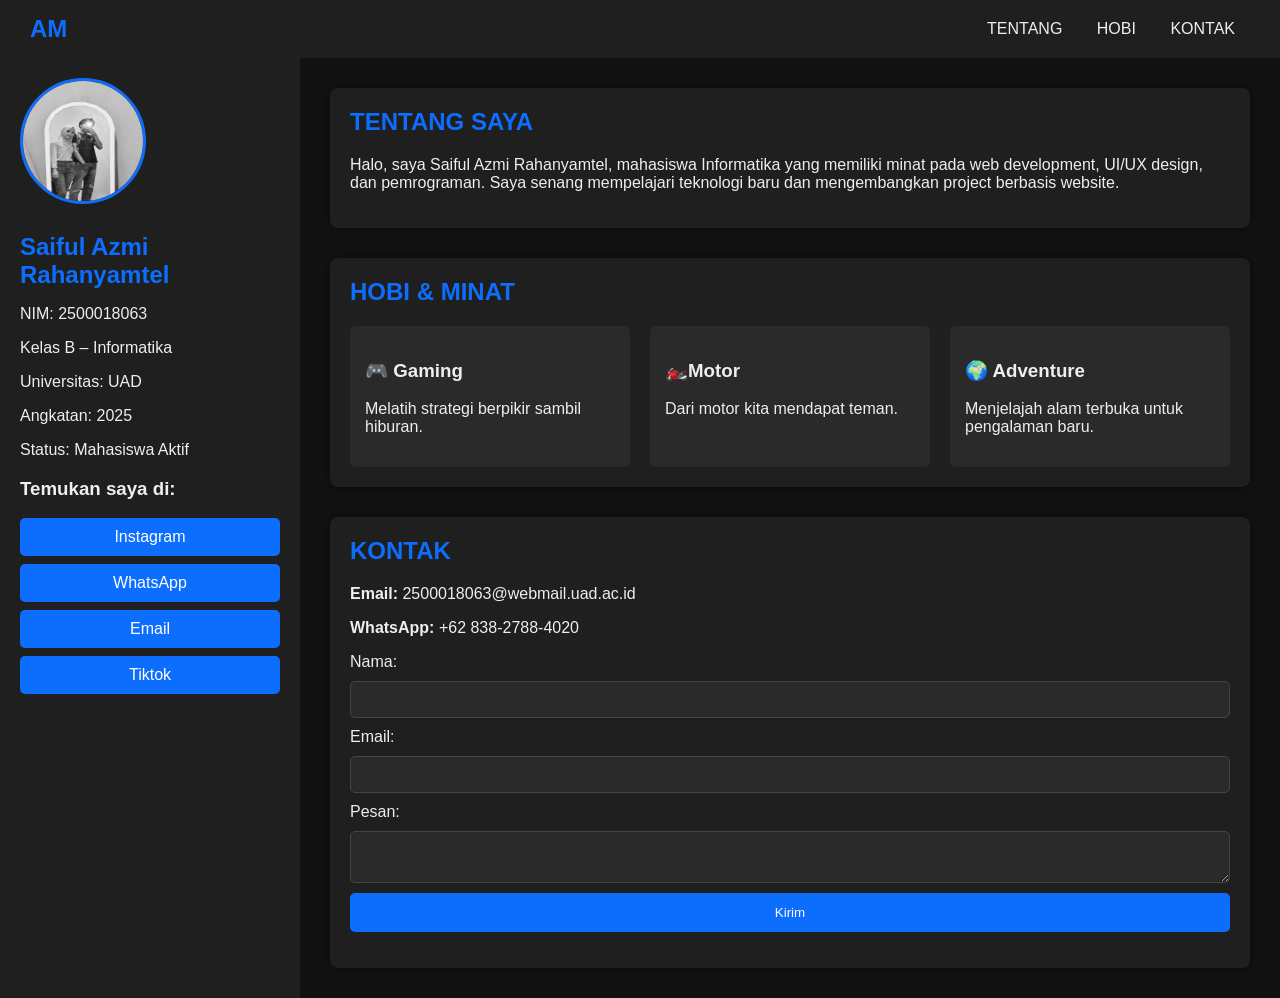
==== pertemuan 8/index.html @ 4b914d35 "tambahkan pertemuan 8" ====
<!DOCTYPE html>
<html lang="id">
<head>
  <meta charset="UTF-8">
  <title>Portofolio Saiful Azmi Rahanyamtel</title>
  <link rel="stylesheet" href="style.css">
</head>
<body>
  <!-- Header -->
  <header>
    <div class="logo">AM</div>
    <nav>
      <a href="#about">TENTANG</a>
      <a href="#hobi">HOBI</a>
      <a href="#contact">KONTAK</a>
    </nav>
  </header>

  <main>
    <!-- Sidebar Profil -->
    <aside class="profile">
      <img src="Azmi.jpeg" alt="Foto Profil" class="foto">
      <h2>Saiful Azmi Rahanyamtel</h2>
      <p>NIM: 2500018063</p>
      <p>Kelas B – Informatika</p>
      <p>Universitas: UAD</p>
      <p>Angkatan: 2025</p>
      <p>Status: Mahasiswa Aktif</p>
      <h3>Temukan saya di:</h3>
      <div class="social">
        <a href="https://www.instagram.com/x.azmirafaa_?igsh=cjN4eXk2MjcyMHdr" target="_blank">Instagram</a>
        <a href="https://wa.me/6283827884020" target="_blank">WhatsApp</a>
        <a href="mailto:2500018063@webmail.uad.ac.id">Email</a>
        <a href="https://www.tiktok.com/@user2507200811?_r=1&_t=ZS-96U8mXXL5yj">Tiktok</a>
      </div>
    </aside>

    <!-- Konten Utama -->
    <section class="content">
      <div id="about" class="card">
        <h2>TENTANG SAYA</h2>
        <p>Halo, saya Saiful Azmi Rahanyamtel, mahasiswa Informatika yang memiliki minat pada web development, UI/UX design, dan pemrograman. Saya senang mempelajari teknologi baru dan mengembangkan project berbasis website.</p>
      </div>

      <div id="hobi" class="card">
  <h2>HOBI & MINAT</h2>
  <div class="hobi-grid">
    <div class="hobi-item" onclick="tampilkanGambar('gaming')">
      <h3>🎮 Gaming</h3>
      <p>Melatih strategi berpikir sambil hiburan.</p>
      <img id="gaming" src="game.jpeg" alt="Gaming" style="display:none; width:200px;">
    </div>
    <div class="hobi-item" onclick="tampilkanGambar('motor')">
      <h3>🏍️Motor</h3>
      <p>Dari motor kita mendapat teman.</p>
      <img id="motor" src="motor.jpeg" alt="Motor" style="display:none; width:200px;">
    </div>
    <div class="hobi-item" onclick="tampilkanGambar('adventure')">
      <h3>🌍 Adventure</h3>
      <p>Menjelajah alam terbuka untuk pengalaman baru.</p>
      <img id="adventure" src="gym.jpeg" alt="Adventure" style="display:none; width:200px;">
    </div>
  </div>
</div>


      <div id="contact" class="card">
        <h2>KONTAK</h2>
        <p><strong>Email:</strong> 2500018063@webmail.uad.ac.id</p>
        <p><strong>WhatsApp:</strong> +62 838-2788-4020</p>
        <form onsubmit="return kirimPesan()">
          <label>Nama:</label>
          <input type="text" id="nama">
          <label>Email:</label>
          <input type="email" id="email">
          <label>Pesan:</label>
          <textarea id="pesan"></textarea>
          <button type="submit">Kirim</button>
        </form>
        <p id="output"></p>
      </div>
    </section>
  </main>

  <script src="script.js"></script>
</body>
</html>
---- pertemuan 8/style.css ----
/* Global */
body {
  margin:0; font-family: Arial, sans-serif;
  background:#121212; color:#eee;
}
h2 { color:#0d6efd; margin-top:0; }

/* Header */
header {
  background:#1f1f1f; padding:15px 30px;
  display:flex; justify-content:space-between; align-items:center;
}
header .logo {
  font-size:24px; font-weight:bold; color:#0d6efd;
}
nav a {
  color:#eee; margin:0 15px; text-decoration:none;
  transition:color 0.3s;
}
nav a:hover { color:#0d6efd; }

/* Layout */
main { display:flex; }

/* Sidebar Profil */
.profile {
  background:#1f1f1f; padding:20px; width:260px; min-height:100vh;
}
.profile .foto {
  width:120px; height:120px; border-radius:50%; margin-bottom:15px;
  border:3px solid #0d6efd;
}
.profile h2 { margin:10px 0; }
.social a {
  display:block; margin:8px 0; padding:10px;
  background:#0d6efd; color:white; text-align:center;
  text-decoration:none; border-radius:5px;
  transition:background 0.3s;
}
.social a:hover { background:#0056b3; }

/* Konten */
.content {
  flex:1; padding:30px;
  display:flex; flex-direction:column; gap:30px;
}
.card {
  background:#1f1f1f; padding:20px; border-radius:8px;
  box-shadow:0 0 10px rgba(0,0,0,0.5);
}
.hobi-grid {
  display:grid; grid-template-columns:repeat(auto-fit,minmax(200px,1fr));
  gap:20px;
}
.hobi-item {
  background:#2a2a2a; padding:15px; border-radius:6px;
  transition:transform 0.3s;
}
.hobi-item:hover { transform:translateY(-5px); }

/* Form */
form {
  display:flex; flex-direction:column; gap:10px;
}
form input, form textarea {
  padding:10px; border-radius:5px;
  background:#2a2a2a; border:1px solid #444; color:#eee;
}
form button {
  background:#0d6efd; color:white; border:none; padding:12px;
  border-radius:5px; cursor:pointer; transition:background 0.3s;
}
form button:hover { background:#0056b3; }
.hobi-item {
  cursor: pointer;
  transition: transform 0.2s;
}
.hobi-item {
  cursor: pointer;
  transition: transform 0.2s;
}
.hobi-item:hover {
  transform: scale(1.05);
}
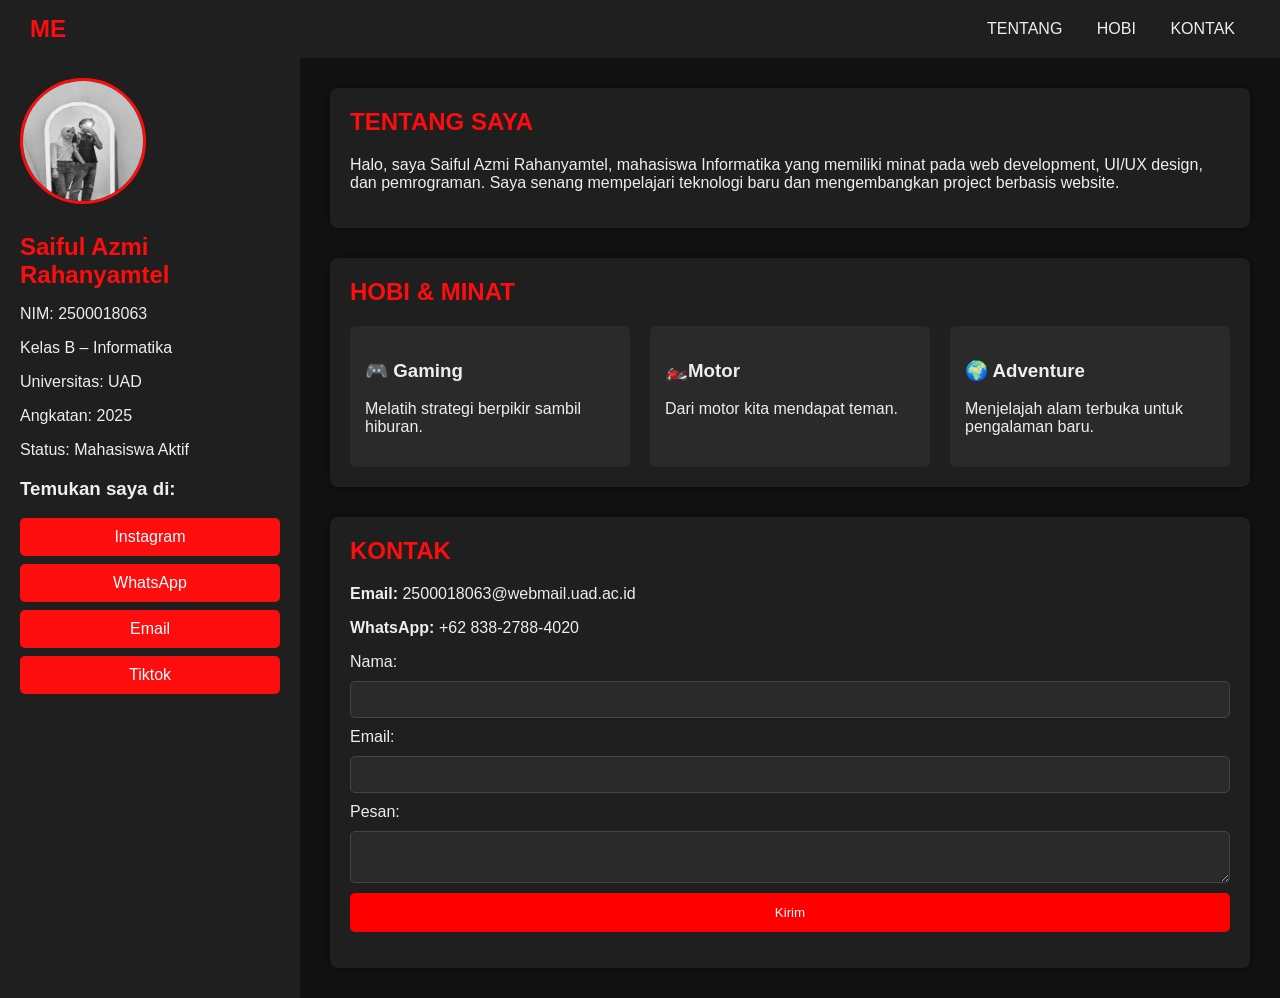
==== commit 3304fe11: "tambahkan pertemuan 8" ====
--- a/pertemuan 8/index.html
+++ b/pertemuan 8/index.html
@@ -8,7 +8,7 @@
 <body>
   <!-- Header -->
   <header>
-    <div class="logo">AM</div>
+    <div class="logo">ME</div>
     <nav>
       <a href="#about">TENTANG</a>
       <a href="#hobi">HOBI</a>
--- a/pertemuan 8/style.css
+++ b/pertemuan 8/style.css
@@ -3,7 +3,7 @@
   margin:0; font-family: Arial, sans-serif;
   background:#121212; color:#eee;
 }
-h2 { color:#0d6efd; margin-top:0; }
+h2 { color:#fd0d0d; margin-top:0; }
 
 /* Header */
 header {
@@ -11,13 +11,13 @@
   display:flex; justify-content:space-between; align-items:center;
 }
 header .logo {
-  font-size:24px; font-weight:bold; color:#0d6efd;
+  font-size:24px; font-weight:bold; color:#fd0d0d;
 }
 nav a {
   color:#eee; margin:0 15px; text-decoration:none;
   transition:color 0.3s;
 }
-nav a:hover { color:#0d6efd; }
+nav a:hover { color:#fd0d0d; }
 
 /* Layout */
 main { display:flex; }
@@ -28,16 +28,16 @@
 }
 .profile .foto {
   width:120px; height:120px; border-radius:50%; margin-bottom:15px;
-  border:3px solid #0d6efd;
+  border:3px solid #fd0d0d;
 }
 .profile h2 { margin:10px 0; }
 .social a {
   display:block; margin:8px 0; padding:10px;
-  background:#0d6efd; color:white; text-align:center;
+  background:#fd0d0d; color:white; text-align:center;
   text-decoration:none; border-radius:5px;
   transition:background 0.3s;
 }
-.social a:hover { background:#0056b3; }
+.social a:hover { background:#ff0000; }
 
 /* Konten */
 .content {
@@ -67,10 +67,10 @@
   background:#2a2a2a; border:1px solid #444; color:#eee;
 }
 form button {
-  background:#0d6efd; color:white; border:none; padding:12px;
+  background:#fe0000; color:white; border:none; padding:12px;
   border-radius:5px; cursor:pointer; transition:background 0.3s;
 }
-form button:hover { background:#0056b3; }
+form button:hover { background:#ff0000; }
 .hobi-item {
   cursor: pointer;
   transition: transform 0.2s;
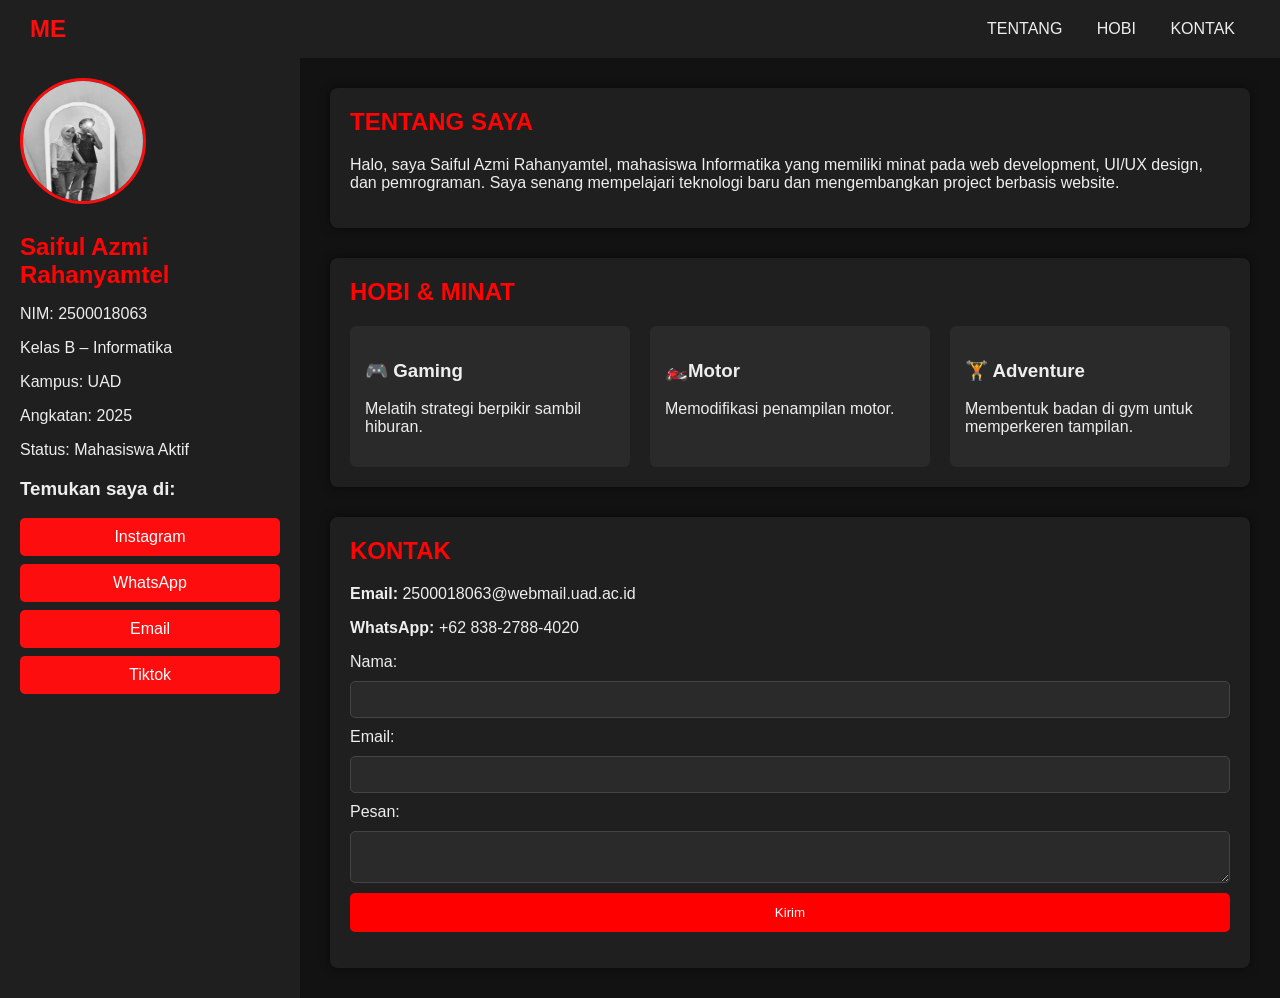
==== commit b04a8eac: "tambahkan pertemuan 8" ====
--- a/pertemuan 8/index.html
+++ b/pertemuan 8/index.html
@@ -23,7 +23,7 @@
       <h2>Saiful Azmi Rahanyamtel</h2>
       <p>NIM: 2500018063</p>
       <p>Kelas B – Informatika</p>
-      <p>Universitas: UAD</p>
+      <p>Kampus: UAD</p>
       <p>Angkatan: 2025</p>
       <p>Status: Mahasiswa Aktif</p>
       <h3>Temukan saya di:</h3>
@@ -52,12 +52,12 @@
     </div>
     <div class="hobi-item" onclick="tampilkanGambar('motor')">
       <h3>🏍️Motor</h3>
-      <p>Dari motor kita mendapat teman.</p>
+      <p>Memodifikasi penampilan motor.</p>
       <img id="motor" src="motor.jpeg" alt="Motor" style="display:none; width:200px;">
     </div>
     <div class="hobi-item" onclick="tampilkanGambar('adventure')">
-      <h3>🌍 Adventure</h3>
-      <p>Menjelajah alam terbuka untuk pengalaman baru.</p>
+      <h3>🏋 Adventure</h3>
+      <p>Membentuk badan di gym untuk memperkeren tampilan.</p>
       <img id="adventure" src="gym.jpeg" alt="Adventure" style="display:none; width:200px;">
     </div>
   </div>
--- a/pertemuan 8/style.css
+++ b/pertemuan 8/style.css
@@ -3,7 +3,7 @@
   margin:0; font-family: Arial, sans-serif;
   background:#121212; color:#eee;
 }
-h2 { color:#fd0d0d; margin-top:0; }
+h2 { color:#ff0404; margin-top:0; }
 
 /* Header */
 header {
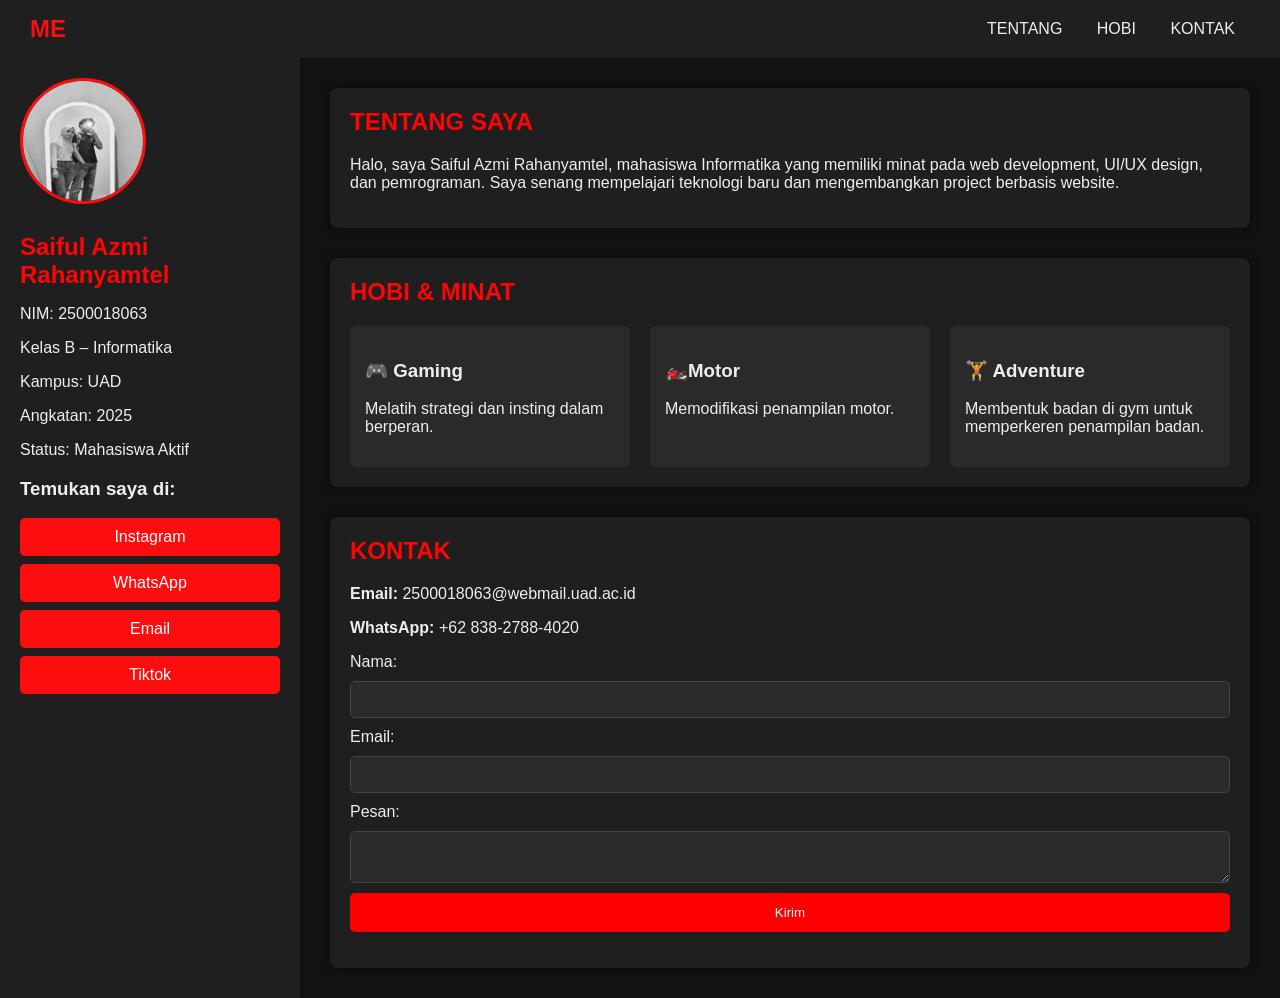
==== commit 879928ad: "tambahkan index.html" ====
--- a/pertemuan 8/index.html
+++ b/pertemuan 8/index.html
@@ -45,19 +45,19 @@
       <div id="hobi" class="card">
   <h2>HOBI & MINAT</h2>
   <div class="hobi-grid">
-    <div class="hobi-item" onclick="tampilkanGambar('gaming')">
+    <div class="hobi-item" onclick="TampilkanGambar('gaming')">
       <h3>🎮 Gaming</h3>
-      <p>Melatih strategi berpikir sambil hiburan.</p>
+      <p>Melatih strategi dan insting dalam berperan.</p>
       <img id="gaming" src="game.jpeg" alt="Gaming" style="display:none; width:200px;">
     </div>
-    <div class="hobi-item" onclick="tampilkanGambar('motor')">
+    <div class="hobi-item" onclick="TampilkanGambar('motor')">
       <h3>🏍️Motor</h3>
       <p>Memodifikasi penampilan motor.</p>
       <img id="motor" src="motor.jpeg" alt="Motor" style="display:none; width:200px;">
     </div>
-    <div class="hobi-item" onclick="tampilkanGambar('adventure')">
+    <div class="hobi-item" onclick="TampilkanGambar('adventure')">
       <h3>🏋 Adventure</h3>
-      <p>Membentuk badan di gym untuk memperkeren tampilan.</p>
+      <p>Membentuk badan di gym untuk memperkeren penampilan badan.</p>
       <img id="adventure" src="gym.jpeg" alt="Adventure" style="display:none; width:200px;">
     </div>
   </div>
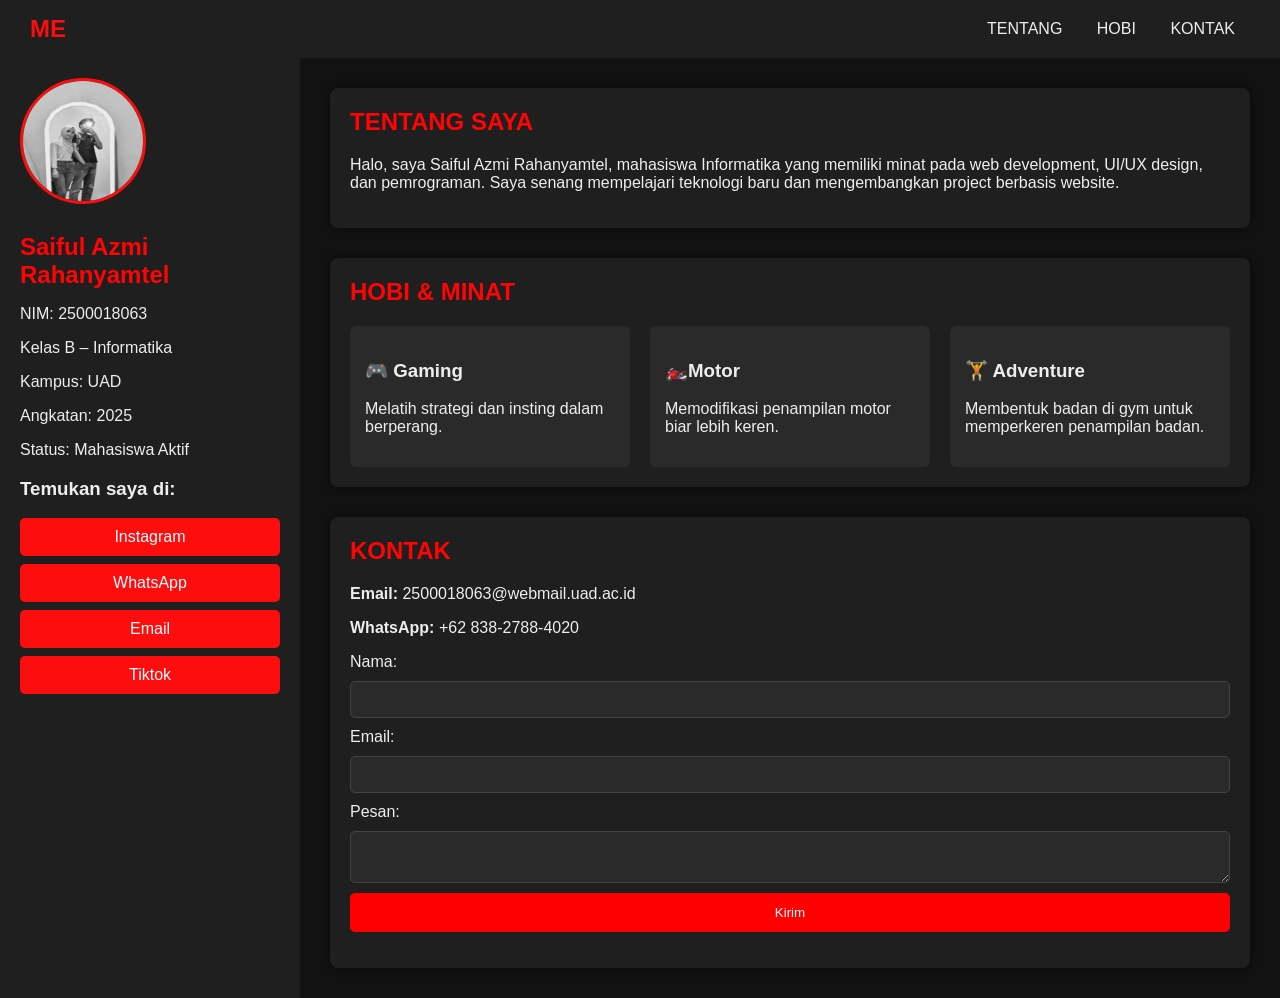
==== commit e829db9a: "tambahkan semua pertemuan 8" ====
--- a/pertemuan 8/index.html
+++ b/pertemuan 8/index.html
@@ -47,12 +47,12 @@
   <div class="hobi-grid">
     <div class="hobi-item" onclick="TampilkanGambar('gaming')">
       <h3>🎮 Gaming</h3>
-      <p>Melatih strategi dan insting dalam berperan.</p>
+      <p>Melatih strategi dan insting dalam berperang.</p>
       <img id="gaming" src="game.jpeg" alt="Gaming" style="display:none; width:200px;">
     </div>
     <div class="hobi-item" onclick="TampilkanGambar('motor')">
       <h3>🏍️Motor</h3>
-      <p>Memodifikasi penampilan motor.</p>
+      <p>Memodifikasi penampilan motor biar lebih keren.</p>
       <img id="motor" src="motor.jpeg" alt="Motor" style="display:none; width:200px;">
     </div>
     <div class="hobi-item" onclick="TampilkanGambar('adventure')">
